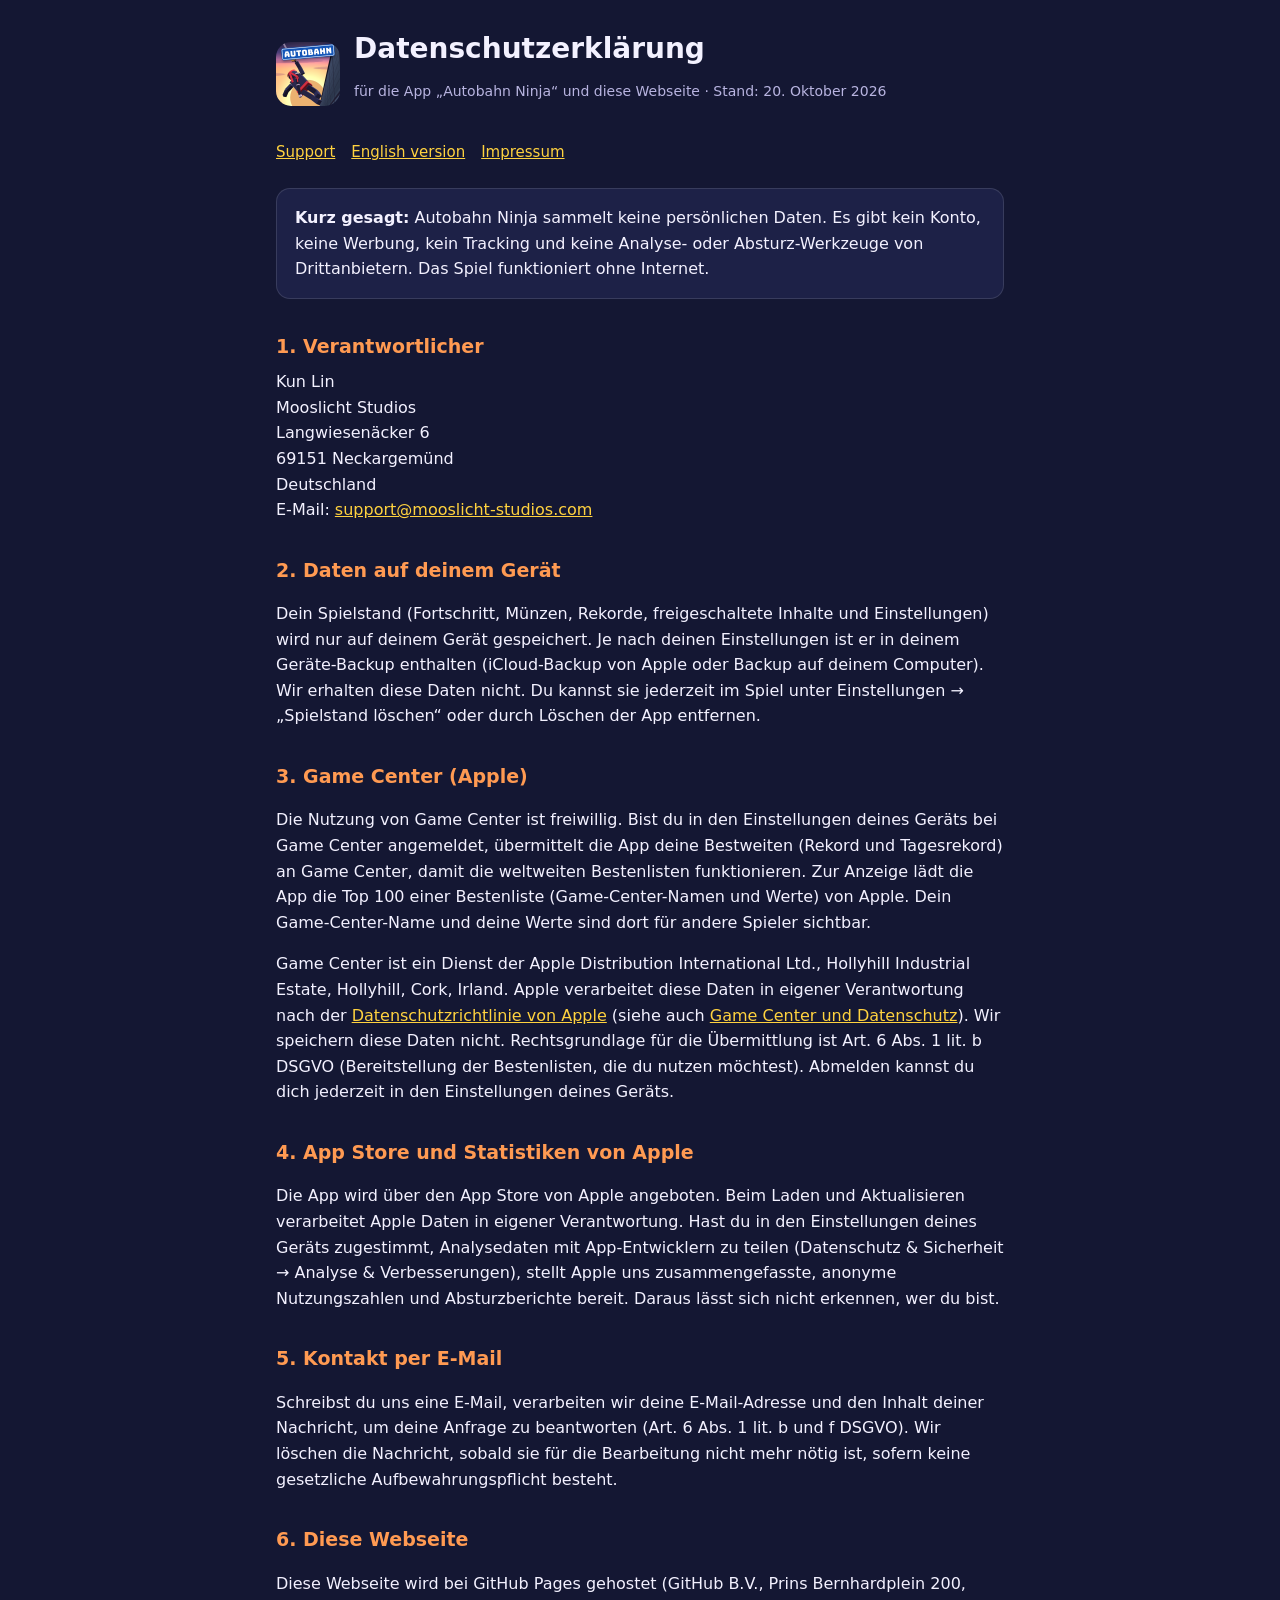
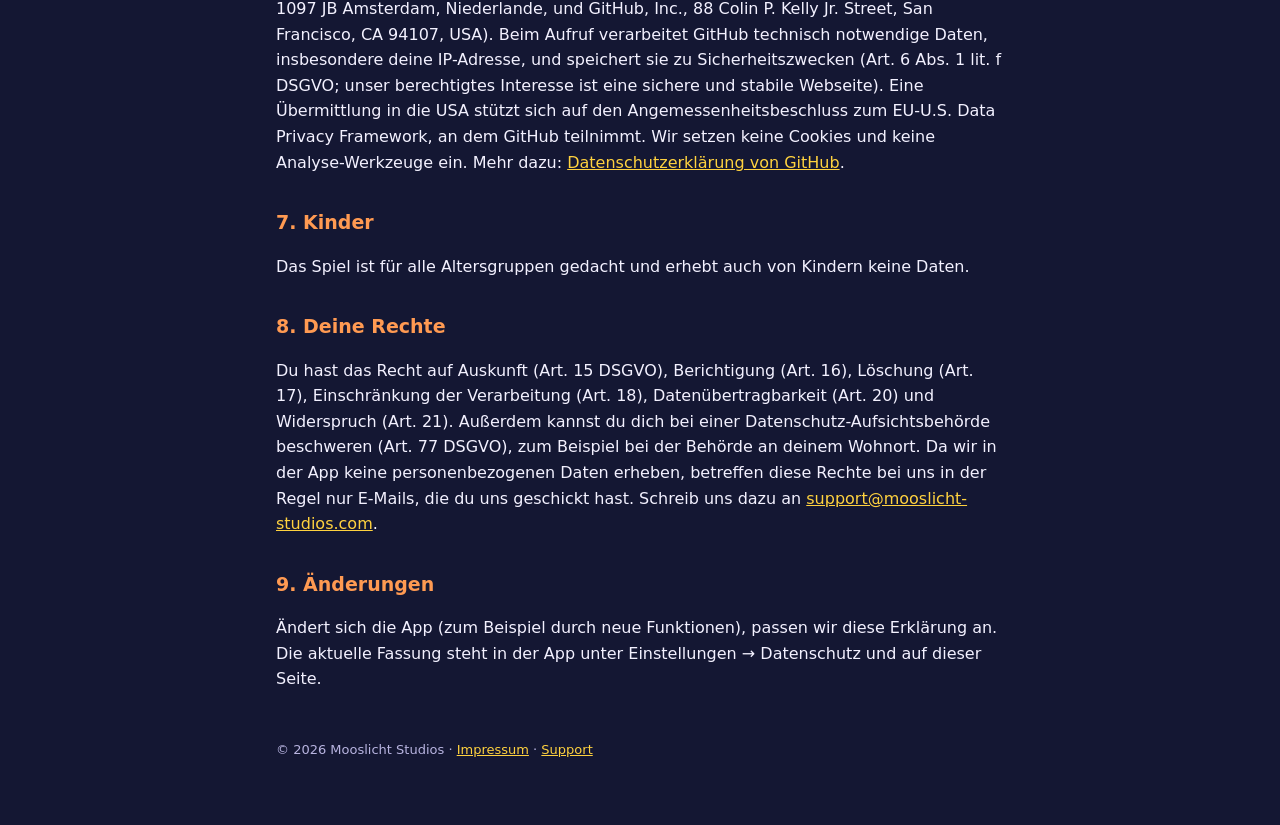
==== datenschutz.html @ 1e628cd0 "Webseite für Autobahn Ninja: Support, Datenschutz, Impressum Co-Authored-By: Claude Opus 5.5 <norepl" ====
<!doctype html>
<html lang="de">
<head>
<meta charset="utf-8">
<meta name="viewport" content="width=device-width,initial-scale=1">
<title>Autobahn Ninja – Datenschutzerklärung</title>
<link rel="stylesheet" href="style.css">
<link rel="icon" href="icon.png">
</head>
<body>
<main>
<header><img src="icon.png" alt=""><div><h1>Datenschutzerklärung</h1><p class="muted">für die App „Autobahn Ninja“ und diese Webseite · Stand: 20. Oktober 2026</p></div></header>
<nav><a href="index.html">Support</a><a href="privacy.html">English version</a><a href="impressum.html">Impressum</a></nav>

<div class="card"><p style="margin:0"><b>Kurz gesagt:</b> Autobahn Ninja sammelt keine persönlichen Daten. Es gibt kein Konto, keine Werbung, kein Tracking und keine Analyse- oder Absturz-Werkzeuge von Drittanbietern. Das Spiel funktioniert ohne Internet.</p></div>

<h2>1. Verantwortlicher</h2>
<address>Kun Lin<br>Mooslicht Studios<br>Langwiesenäcker 6<br>69151 Neckargemünd<br>Deutschland<br>E-Mail: <a href="mailto:support@mooslicht-studios.com">support@mooslicht-studios.com</a></address>

<h2>2. Daten auf deinem Gerät</h2>
<p>Dein Spielstand (Fortschritt, Münzen, Rekorde, freigeschaltete Inhalte und Einstellungen) wird nur auf deinem Gerät gespeichert. Je nach deinen Einstellungen ist er in deinem Geräte-Backup enthalten (iCloud-Backup von Apple oder Backup auf deinem Computer). Wir erhalten diese Daten nicht. Du kannst sie jederzeit im Spiel unter Einstellungen → „Spielstand löschen“ oder durch Löschen der App entfernen.</p>

<h2>3. Game Center (Apple)</h2>
<p>Die Nutzung von Game Center ist freiwillig. Bist du in den Einstellungen deines Geräts bei Game Center angemeldet, übermittelt die App deine Bestweiten (Rekord und Tagesrekord) an Game Center, damit die weltweiten Bestenlisten funktionieren. Zur Anzeige lädt die App die Top 100 einer Bestenliste (Game-Center-Namen und Werte) von Apple. Dein Game-Center-Name und deine Werte sind dort für andere Spieler sichtbar.</p>
<p>Game Center ist ein Dienst der Apple Distribution International Ltd., Hollyhill Industrial Estate, Hollyhill, Cork, Irland. Apple verarbeitet diese Daten in eigener Verantwortung nach der <a href="https://www.apple.com/de/legal/privacy/">Datenschutzrichtlinie von Apple</a> (siehe auch <a href="https://www.apple.com/legal/privacy/data/de/game-center/">Game Center und Datenschutz</a>). Wir speichern diese Daten nicht. Rechtsgrundlage für die Übermittlung ist Art. 6 Abs. 1 lit. b DSGVO (Bereitstellung der Bestenlisten, die du nutzen möchtest). Abmelden kannst du dich jederzeit in den Einstellungen deines Geräts.</p>

<h2>4. App Store und Statistiken von Apple</h2>
<p>Die App wird über den App Store von Apple angeboten. Beim Laden und Aktualisieren verarbeitet Apple Daten in eigener Verantwortung. Hast du in den Einstellungen deines Geräts zugestimmt, Analysedaten mit App-Entwicklern zu teilen (Datenschutz &amp; Sicherheit → Analyse &amp; Verbesserungen), stellt Apple uns zusammengefasste, anonyme Nutzungszahlen und Absturzberichte bereit. Daraus lässt sich nicht erkennen, wer du bist.</p>

<h2>5. Kontakt per E-Mail</h2>
<p>Schreibst du uns eine E-Mail, verarbeiten wir deine E-Mail-Adresse und den Inhalt deiner Nachricht, um deine Anfrage zu beantworten (Art. 6 Abs. 1 lit. b und f DSGVO). Wir löschen die Nachricht, sobald sie für die Bearbeitung nicht mehr nötig ist, sofern keine gesetzliche Aufbewahrungspflicht besteht.</p>

<h2>6. Diese Webseite</h2>
<p>Diese Webseite wird bei GitHub Pages gehostet (GitHub B.V., Prins Bernhardplein 200, 1097 JB Amsterdam, Niederlande, und GitHub, Inc., 88 Colin P. Kelly Jr. Street, San Francisco, CA 94107, USA). Beim Aufruf verarbeitet GitHub technisch notwendige Daten, insbesondere deine IP-Adresse, und speichert sie zu Sicherheitszwecken (Art. 6 Abs. 1 lit. f DSGVO; unser berechtigtes Interesse ist eine sichere und stabile Webseite). Eine Übermittlung in die USA stützt sich auf den Angemessenheitsbeschluss zum EU-U.S. Data Privacy Framework, an dem GitHub teilnimmt. Wir setzen keine Cookies und keine Analyse-Werkzeuge ein. Mehr dazu: <a href="https://docs.github.com/de/site-policy/privacy-policies/github-general-privacy-statement">Datenschutzerklärung von GitHub</a>.</p>

<h2>7. Kinder</h2>
<p>Das Spiel ist für alle Altersgruppen gedacht und erhebt auch von Kindern keine Daten.</p>

<h2>8. Deine Rechte</h2>
<p>Du hast das Recht auf Auskunft (Art. 15 DSGVO), Berichtigung (Art. 16), Löschung (Art. 17), Einschränkung der Verarbeitung (Art. 18), Datenübertragbarkeit (Art. 20) und Widerspruch (Art. 21). Außerdem kannst du dich bei einer Datenschutz-Aufsichtsbehörde beschweren (Art. 77 DSGVO), zum Beispiel bei der Behörde an deinem Wohnort. Da wir in der App keine personenbezogenen Daten erheben, betreffen diese Rechte bei uns in der Regel nur E-Mails, die du uns geschickt hast. Schreib uns dazu an <a href="mailto:support@mooslicht-studios.com">support@mooslicht-studios.com</a>.</p>

<h2>9. Änderungen</h2>
<p>Ändert sich die App (zum Beispiel durch neue Funktionen), passen wir diese Erklärung an. Die aktuelle Fassung steht in der App unter Einstellungen → Datenschutz und auf dieser Seite.</p>

<footer>© 2026 Mooslicht Studios · <a href="impressum.html">Impressum</a> · <a href="index.html">Support</a></footer>
</main>
</body>
</html>
---- style.css ----
:root{--night:#141733;--panel:#1d2147;--line:rgba(255,255,255,.12);--paper:#f3f1ff;--muted:#b8b4e0;--dusk:#ff9a52;--coin:#ffd23f;color-scheme:dark}
*{box-sizing:border-box}
html{background:var(--night)}
body{margin:0;background:var(--night);color:var(--paper);font:16px/1.6 system-ui,-apple-system,"Segoe UI",Roboto,sans-serif}
main{max-width:760px;margin:0 auto;padding:32px 16px 64px}
header{display:flex;align-items:center;gap:14px;margin-bottom:24px}
header img{width:64px;height:64px;border-radius:15px}
h1{font-size:28px;line-height:1.2;margin:0}
h2{font-size:19px;margin:32px 0 8px;color:var(--dusk)}
h3{font-size:16px;margin:20px 0 4px}
p,li{color:var(--paper)}
.muted{color:var(--muted);font-size:14px}
a{color:var(--coin)}
nav{display:flex;flex-wrap:wrap;gap:8px 16px;margin:8px 0 24px;font-size:15px}
.card{background:var(--panel);border:1px solid var(--line);border-radius:14px;padding:16px 18px;margin:16px 0}
.lang{border-top:1px solid var(--line);margin-top:40px;padding-top:8px}
address{font-style:normal}
footer{margin-top:48px;color:var(--muted);font-size:13px}
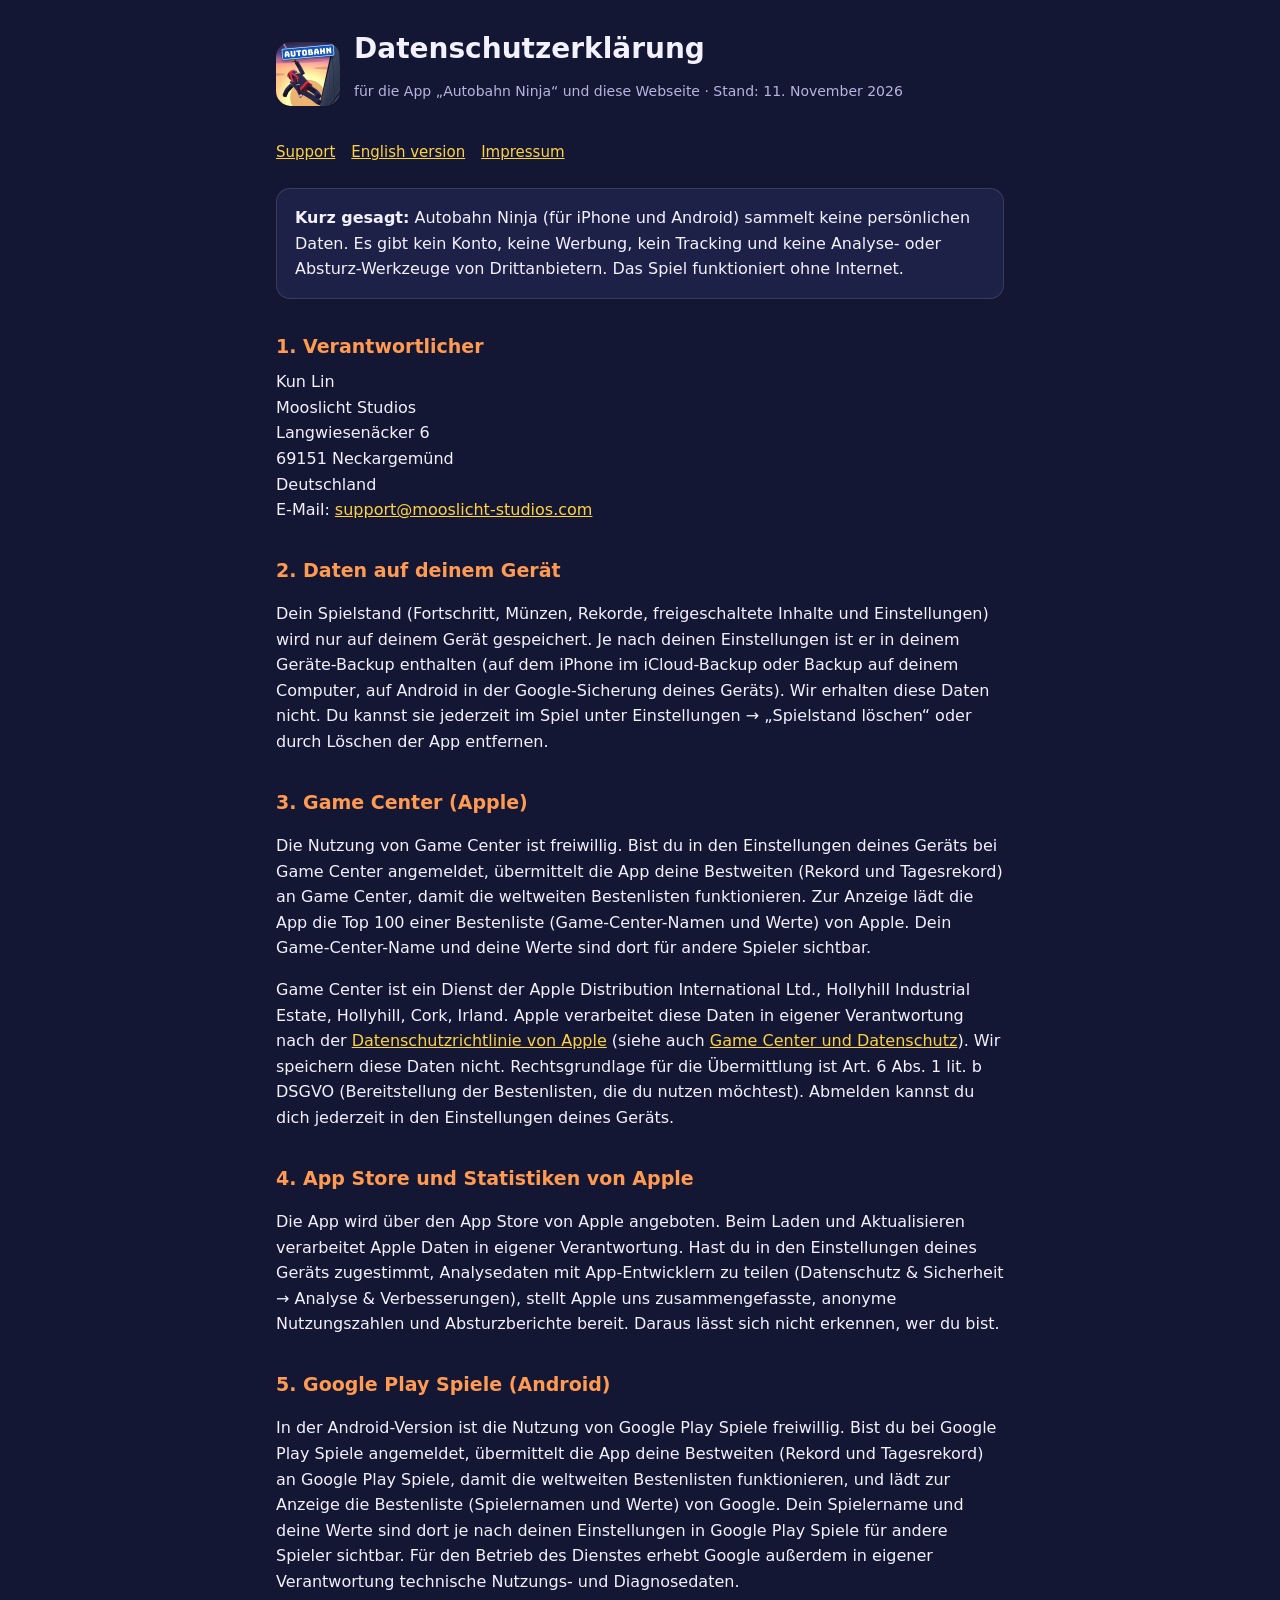
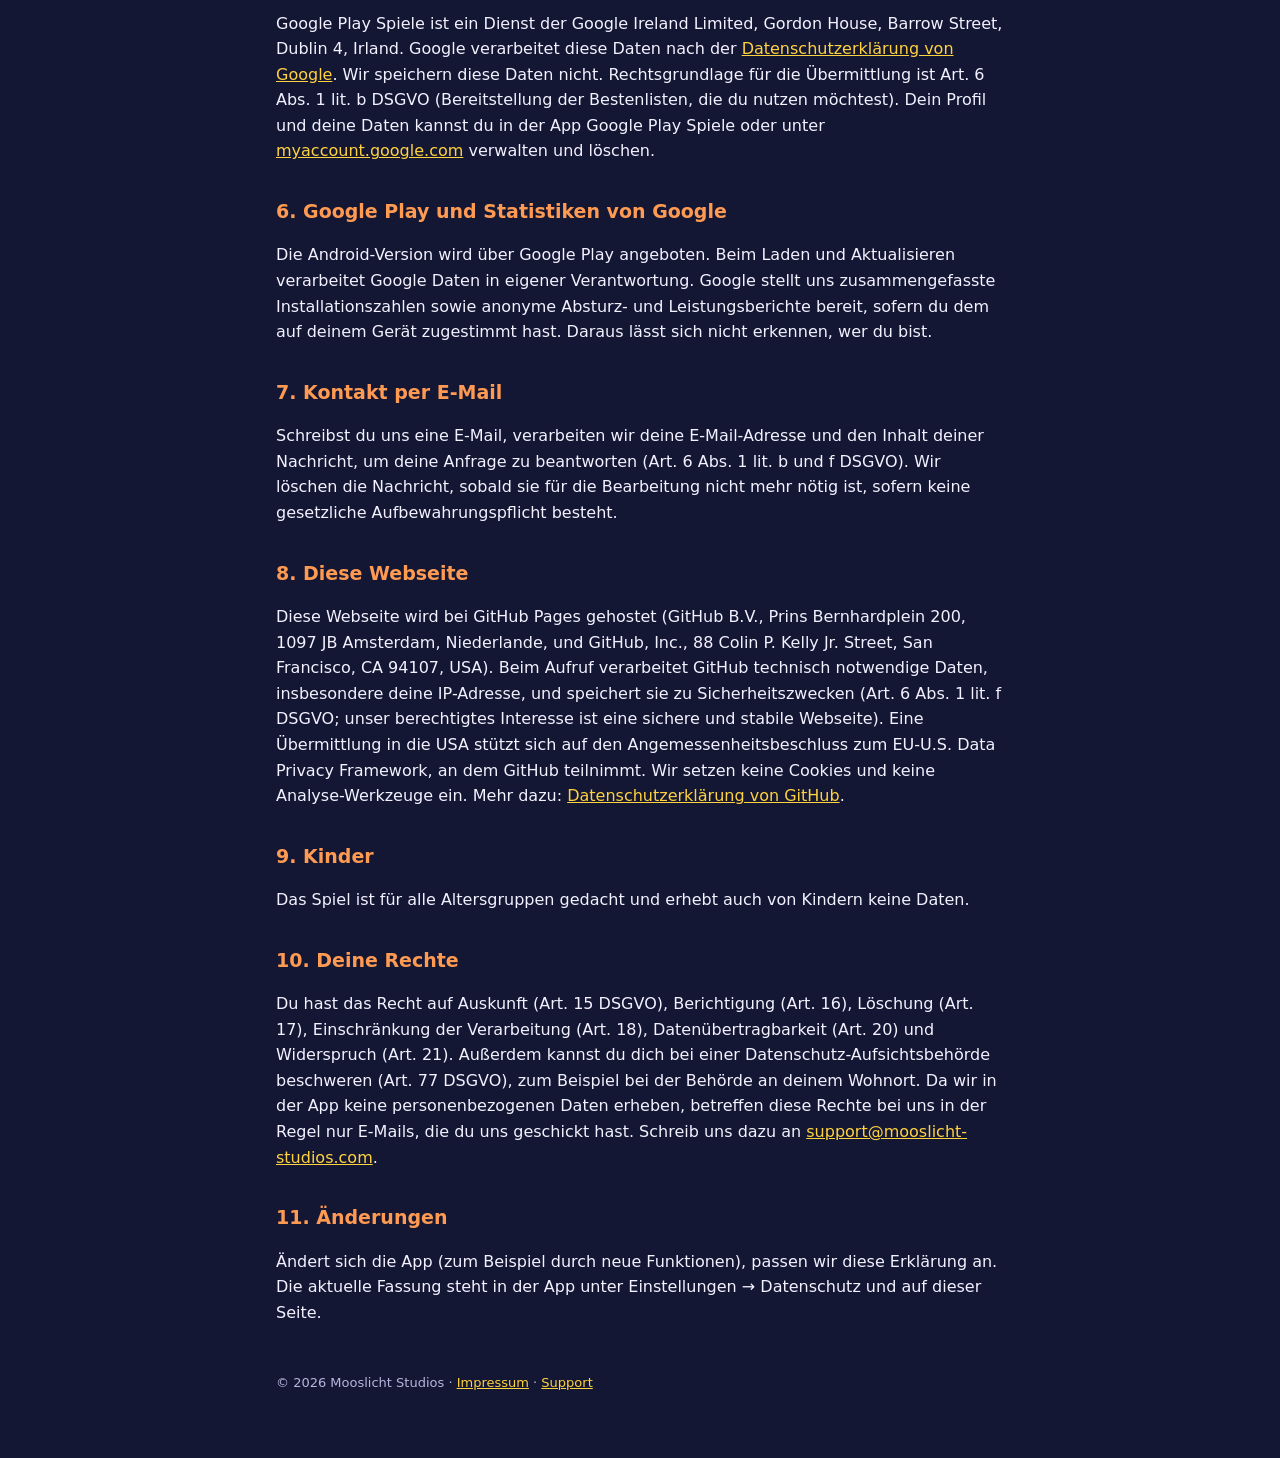
==== commit 24d8cfbe: "Datenschutz: Android-Version (Google Play Spiele, Google Play) ergänzt Co-Authored-By: Claude Opus 5" ====
--- a/datenschutz.html
+++ b/datenschutz.html
@@ -9,16 +9,16 @@
 </head>
 <body>
 <main>
-<header><img src="icon.png" alt=""><div><h1>Datenschutzerklärung</h1><p class="muted">für die App „Autobahn Ninja“ und diese Webseite · Stand: 20. Oktober 2026</p></div></header>
+<header><img src="icon.png" alt=""><div><h1>Datenschutzerklärung</h1><p class="muted">für die App „Autobahn Ninja“ und diese Webseite · Stand: 11. November 2026</p></div></header>
 <nav><a href="index.html">Support</a><a href="privacy.html">English version</a><a href="impressum.html">Impressum</a></nav>
 
-<div class="card"><p style="margin:0"><b>Kurz gesagt:</b> Autobahn Ninja sammelt keine persönlichen Daten. Es gibt kein Konto, keine Werbung, kein Tracking und keine Analyse- oder Absturz-Werkzeuge von Drittanbietern. Das Spiel funktioniert ohne Internet.</p></div>
+<div class="card"><p style="margin:0"><b>Kurz gesagt:</b> Autobahn Ninja (für iPhone und Android) sammelt keine persönlichen Daten. Es gibt kein Konto, keine Werbung, kein Tracking und keine Analyse- oder Absturz-Werkzeuge von Drittanbietern. Das Spiel funktioniert ohne Internet.</p></div>
 
 <h2>1. Verantwortlicher</h2>
 <address>Kun Lin<br>Mooslicht Studios<br>Langwiesenäcker 6<br>69151 Neckargemünd<br>Deutschland<br>E-Mail: <a href="mailto:support@mooslicht-studios.com">support@mooslicht-studios.com</a></address>
 
 <h2>2. Daten auf deinem Gerät</h2>
-<p>Dein Spielstand (Fortschritt, Münzen, Rekorde, freigeschaltete Inhalte und Einstellungen) wird nur auf deinem Gerät gespeichert. Je nach deinen Einstellungen ist er in deinem Geräte-Backup enthalten (iCloud-Backup von Apple oder Backup auf deinem Computer). Wir erhalten diese Daten nicht. Du kannst sie jederzeit im Spiel unter Einstellungen → „Spielstand löschen“ oder durch Löschen der App entfernen.</p>
+<p>Dein Spielstand (Fortschritt, Münzen, Rekorde, freigeschaltete Inhalte und Einstellungen) wird nur auf deinem Gerät gespeichert. Je nach deinen Einstellungen ist er in deinem Geräte-Backup enthalten (auf dem iPhone im iCloud-Backup oder Backup auf deinem Computer, auf Android in der Google-Sicherung deines Geräts). Wir erhalten diese Daten nicht. Du kannst sie jederzeit im Spiel unter Einstellungen → „Spielstand löschen“ oder durch Löschen der App entfernen.</p>
 
 <h2>3. Game Center (Apple)</h2>
 <p>Die Nutzung von Game Center ist freiwillig. Bist du in den Einstellungen deines Geräts bei Game Center angemeldet, übermittelt die App deine Bestweiten (Rekord und Tagesrekord) an Game Center, damit die weltweiten Bestenlisten funktionieren. Zur Anzeige lädt die App die Top 100 einer Bestenliste (Game-Center-Namen und Werte) von Apple. Dein Game-Center-Name und deine Werte sind dort für andere Spieler sichtbar.</p>
@@ -27,19 +27,26 @@
 <h2>4. App Store und Statistiken von Apple</h2>
 <p>Die App wird über den App Store von Apple angeboten. Beim Laden und Aktualisieren verarbeitet Apple Daten in eigener Verantwortung. Hast du in den Einstellungen deines Geräts zugestimmt, Analysedaten mit App-Entwicklern zu teilen (Datenschutz &amp; Sicherheit → Analyse &amp; Verbesserungen), stellt Apple uns zusammengefasste, anonyme Nutzungszahlen und Absturzberichte bereit. Daraus lässt sich nicht erkennen, wer du bist.</p>
 
-<h2>5. Kontakt per E-Mail</h2>
+<h2>5. Google Play Spiele (Android)</h2>
+<p>In der Android-Version ist die Nutzung von Google Play Spiele freiwillig. Bist du bei Google Play Spiele angemeldet, übermittelt die App deine Bestweiten (Rekord und Tagesrekord) an Google Play Spiele, damit die weltweiten Bestenlisten funktionieren, und lädt zur Anzeige die Bestenliste (Spielernamen und Werte) von Google. Dein Spielername und deine Werte sind dort je nach deinen Einstellungen in Google Play Spiele für andere Spieler sichtbar. Für den Betrieb des Dienstes erhebt Google außerdem in eigener Verantwortung technische Nutzungs- und Diagnosedaten.</p>
+<p>Google Play Spiele ist ein Dienst der Google Ireland Limited, Gordon House, Barrow Street, Dublin 4, Irland. Google verarbeitet diese Daten nach der <a href="https://policies.google.com/privacy?hl=de">Datenschutzerklärung von Google</a>. Wir speichern diese Daten nicht. Rechtsgrundlage für die Übermittlung ist Art. 6 Abs. 1 lit. b DSGVO (Bereitstellung der Bestenlisten, die du nutzen möchtest). Dein Profil und deine Daten kannst du in der App Google Play Spiele oder unter <a href="https://myaccount.google.com/">myaccount.google.com</a> verwalten und löschen.</p>
+
+<h2>6. Google Play und Statistiken von Google</h2>
+<p>Die Android-Version wird über Google Play angeboten. Beim Laden und Aktualisieren verarbeitet Google Daten in eigener Verantwortung. Google stellt uns zusammengefasste Installationszahlen sowie anonyme Absturz- und Leistungsberichte bereit, sofern du dem auf deinem Gerät zugestimmt hast. Daraus lässt sich nicht erkennen, wer du bist.</p>
+
+<h2>7. Kontakt per E-Mail</h2>
 <p>Schreibst du uns eine E-Mail, verarbeiten wir deine E-Mail-Adresse und den Inhalt deiner Nachricht, um deine Anfrage zu beantworten (Art. 6 Abs. 1 lit. b und f DSGVO). Wir löschen die Nachricht, sobald sie für die Bearbeitung nicht mehr nötig ist, sofern keine gesetzliche Aufbewahrungspflicht besteht.</p>
 
-<h2>6. Diese Webseite</h2>
+<h2>8. Diese Webseite</h2>
 <p>Diese Webseite wird bei GitHub Pages gehostet (GitHub B.V., Prins Bernhardplein 200, 1097 JB Amsterdam, Niederlande, und GitHub, Inc., 88 Colin P. Kelly Jr. Street, San Francisco, CA 94107, USA). Beim Aufruf verarbeitet GitHub technisch notwendige Daten, insbesondere deine IP-Adresse, und speichert sie zu Sicherheitszwecken (Art. 6 Abs. 1 lit. f DSGVO; unser berechtigtes Interesse ist eine sichere und stabile Webseite). Eine Übermittlung in die USA stützt sich auf den Angemessenheitsbeschluss zum EU-U.S. Data Privacy Framework, an dem GitHub teilnimmt. Wir setzen keine Cookies und keine Analyse-Werkzeuge ein. Mehr dazu: <a href="https://docs.github.com/de/site-policy/privacy-policies/github-general-privacy-statement">Datenschutzerklärung von GitHub</a>.</p>
 
-<h2>7. Kinder</h2>
+<h2>9. Kinder</h2>
 <p>Das Spiel ist für alle Altersgruppen gedacht und erhebt auch von Kindern keine Daten.</p>
 
-<h2>8. Deine Rechte</h2>
+<h2>10. Deine Rechte</h2>
 <p>Du hast das Recht auf Auskunft (Art. 15 DSGVO), Berichtigung (Art. 16), Löschung (Art. 17), Einschränkung der Verarbeitung (Art. 18), Datenübertragbarkeit (Art. 20) und Widerspruch (Art. 21). Außerdem kannst du dich bei einer Datenschutz-Aufsichtsbehörde beschweren (Art. 77 DSGVO), zum Beispiel bei der Behörde an deinem Wohnort. Da wir in der App keine personenbezogenen Daten erheben, betreffen diese Rechte bei uns in der Regel nur E-Mails, die du uns geschickt hast. Schreib uns dazu an <a href="mailto:support@mooslicht-studios.com">support@mooslicht-studios.com</a>.</p>
 
-<h2>9. Änderungen</h2>
+<h2>11. Änderungen</h2>
 <p>Ändert sich die App (zum Beispiel durch neue Funktionen), passen wir diese Erklärung an. Die aktuelle Fassung steht in der App unter Einstellungen → Datenschutz und auf dieser Seite.</p>
 
 <footer>© 2026 Mooslicht Studios · <a href="impressum.html">Impressum</a> · <a href="index.html">Support</a></footer>
